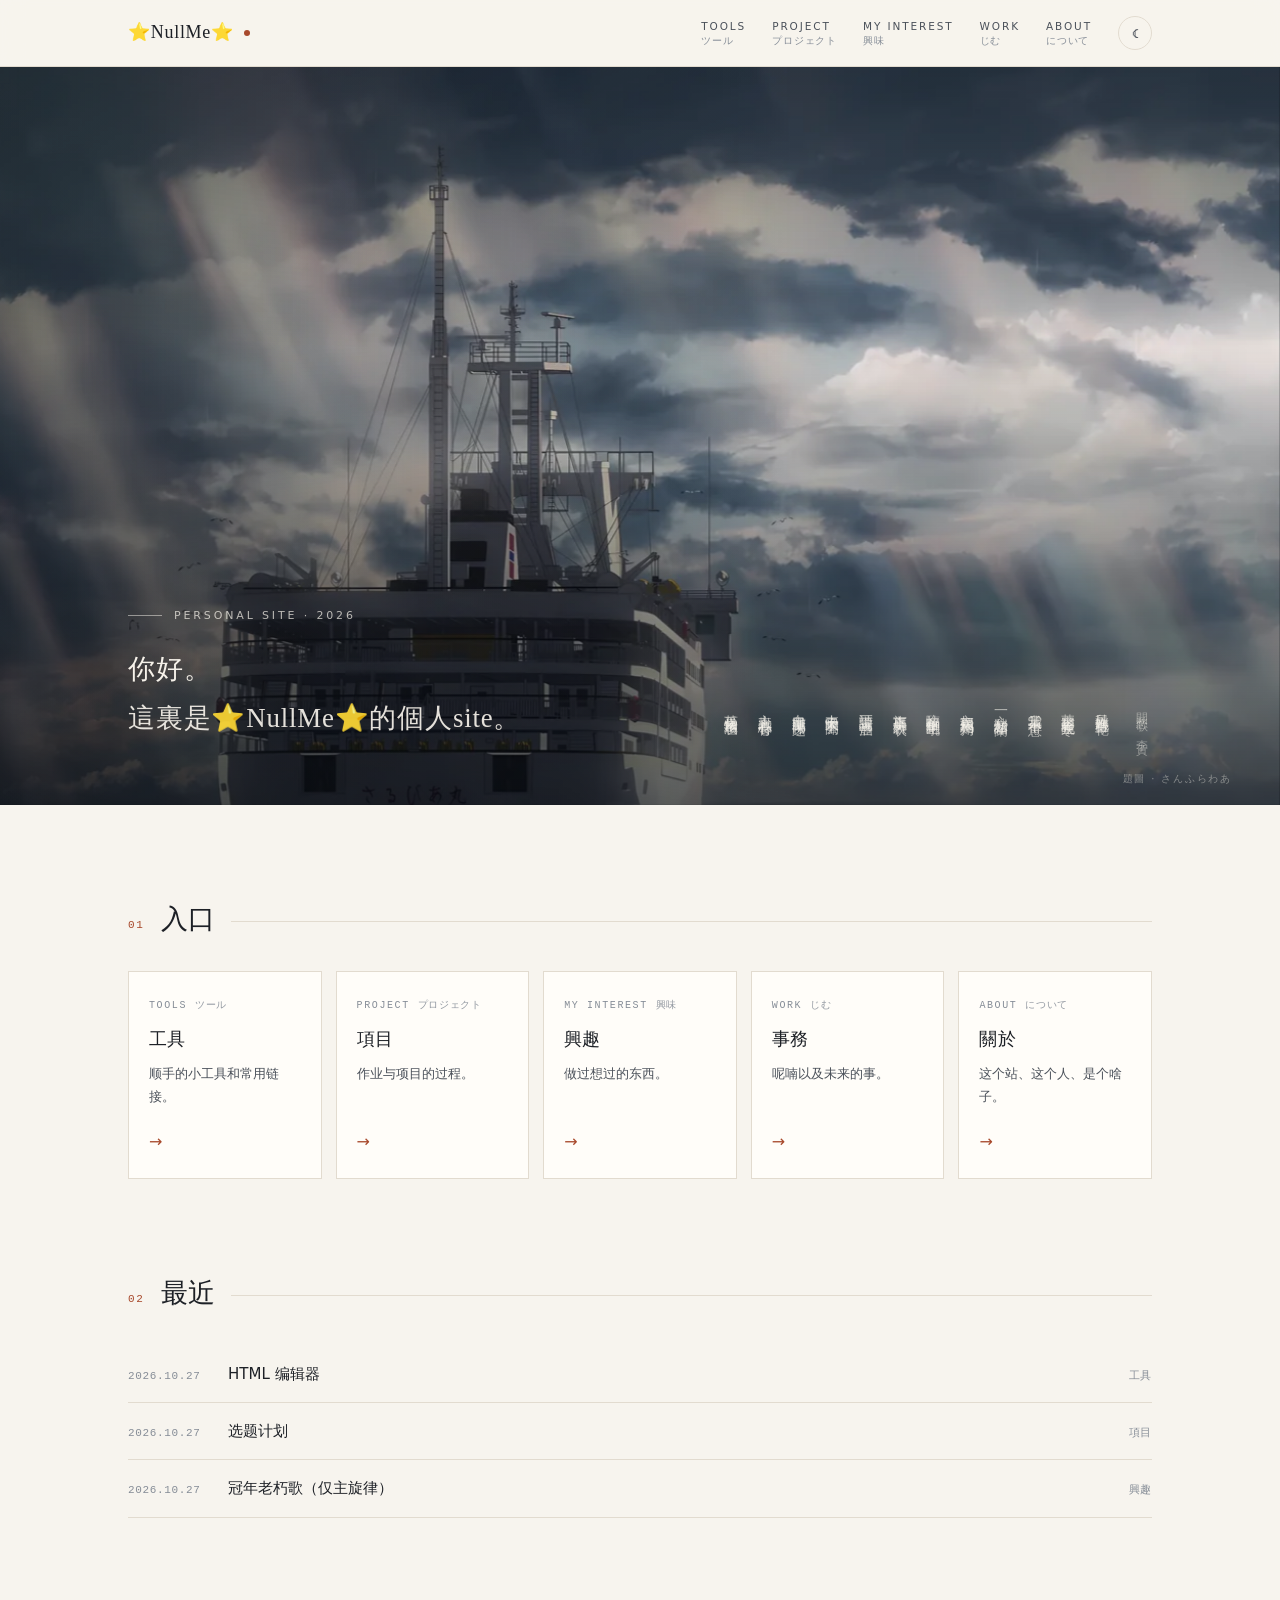
==== index.html @ c1cf2db2 "Add files via upload" ====
<!doctype html>
<html lang="zh-CN">
<head>
  <meta charset="utf-8">
  <meta name="viewport" content="width=device-width, initial-scale=1">
  <title>⭐NullMe⭐</title>
  <meta name="description" content="秋風吹地百草乾，華容碧影生晚寒。">
  <meta property="og:title" content="⭐NullMe⭐">
  <meta property="og:description" content="秋風吹地百草乾，華容碧影生晚寒。">
  <link rel="icon" href="assets/favicon.svg" type="image/svg+xml">
  <link rel="stylesheet" href="assets/style.css">
  <script>
    (function () {
      try {
        var t = localStorage.getItem('theme');
        if (!t) t = matchMedia('(prefers-color-scheme: dark)').matches ? 'dark' : 'light';
        document.documentElement.setAttribute('data-theme', t);
      } catch (e) {}
      document.documentElement.classList.add('js');
    })();
  </script>
</head>
<body>
  <a class="sr-only" href="#main">跳到正文</a>
  <header class="nav">
    <div class="wrap nav-inner">
      <a class="brand" href="index.html">⭐NullMe⭐<span class="brand-dot"></span></a>
      <nav class="nav-links">
        <a href="tools/"><span class="nav-en">TOOLS</span><span class="nav-jp">ツール</span></a>
        <a href="project/"><span class="nav-en">PROJECT</span><span class="nav-jp">プロジェクト</span></a>
        <a href="myinterest/"><span class="nav-en">MY INTEREST</span><span class="nav-jp">興味</span></a>
        <a href="work/"><span class="nav-en">WORK</span><span class="nav-jp">じむ</span></a>
        <a href="about.html"><span class="nav-en">ABOUT</span><span class="nav-jp">について</span></a>
        <button class="theme-toggle" type="button" data-theme-toggle aria-label="切换深浅色">
          <span class="icon-sun" aria-hidden="true">☀</span><span class="icon-moon" aria-hidden="true">☾</span>
        </button>
      </nav>
    </div>
  </header>
  <main id="main">

<section class="hero">
  <div class="hero-media">
    <img src="assets/img/hero-1920.webp"
         srcset="assets/img/hero-768.webp 768w, assets/img/hero-1280.webp 1280w, assets/img/hero-1920.webp 1920w"
         sizes="100vw" alt="" width="1920" height="1082" fetchpriority="high">
  </div>
  <div class="hero-inner">
    <div class="hero-main">
      <p class="eyebrow">Personal site · 2026</p>
      <h1 class="hero-title hero-greeting">
        <span>你好。</span>
        <span>這裏是⭐NullMe⭐的個人site。</span>
      </h1>
    </div>
    <aside class="hero-poem" aria-label="李賀《開愁歌》">
    <p class="poem-sign">開愁歌　李賀</p>
    <p>秋風吹地百草乾</p>
    <p>華容碧影生晚寒</p>
    <p>我當二十不得意</p>
    <p>一心愁謝如枯蘭</p>
    <p>衣如飛鶉馬如狗</p>
    <p>臨岐擊劍生銅吼</p>
    <p>旗亭下馬解秋衣</p>
    <p>請貰宜陽一壺酒</p>
    <p>壺中喚天雲不開</p>
    <p>白晝萬里閑淒迷</p>
    <p>主人勸我養心骨</p>
    <p>莫受俗物相填豗</p>
  </aside>
  </div>
  <p class="hero-caption">題圖 · さんふらわあ</p>
</section>

<div class="wrap">
  <section class="section">
    <div class="section-head reveal">
      <span class="section-num">01</span>
      <h2>入口</h2>
      <span class="section-rule"></span>
    </div>
    <div class="entry-grid">
      <a class="entry-card reveal" href="tools/">
        <span class="num">TOOLS<i>ツール</i></span>
        <h3>工具</h3>
        <p>顺手的小工具和常用链接。</p>
        <span class="arrow">→</span>
      </a>
      <a class="entry-card reveal" href="project/">
        <span class="num">PROJECT<i>プロジェクト</i></span>
        <h3>項目</h3>
        <p>作业与项目的过程。</p>
        <span class="arrow">→</span>
      </a>
      <a class="entry-card reveal" href="myinterest/">
        <span class="num">MY INTEREST<i>興味</i></span>
        <h3>興趣</h3>
        <p>做过想过的东西。</p>
        <span class="arrow">→</span>
      </a>
      <a class="entry-card reveal" href="work/">
        <span class="num">WORK<i>じむ</i></span>
        <h3>事務</h3>
        <p>呢喃以及未来的事。</p>
        <span class="arrow">→</span>
      </a>
      <a class="entry-card reveal" href="about.html">
        <span class="num">ABOUT<i>について</i></span>
        <h3>關於</h3>
        <p>这个站、这个人、是个啥子。</p>
        <span class="arrow">→</span>
      </a>
    </div>
  </section>

  <section class="section">
    <div class="section-head reveal">
      <span class="section-num">02</span>
      <h2>最近</h2>
      <span class="section-rule"></span>
    </div>
    <div class="recent">
      <div class="reveal">
        <a class="row" href="/tools/rich-editor.html" target="_blank" rel="noopener">
        <time>2026.10.27</time>
        <span class="row-title">HTML 编辑器</span>
        <span class="row-tag">工具</span>
      </a>
<a class="row" href="project/zhongguo-zhizhi-topic-plan/">
        <time>2026.10.27</time>
        <span class="row-title">选题计划</span>
        <span class="row-tag">項目</span>
      </a>
<a class="row" href="myinterest/laoxiu/">
        <time>2026.10.27</time>
        <span class="row-title">冠年老朽歌（仅主旋律）</span>
        <span class="row-tag">興趣</span>
      </a>
      </div>
    </div>
  </section>
</div>

  </main>
  <script src="assets/app.js" defer></script>
</body>
</html>
---- assets/style.css ----
/* ============================================================
   设计变量 —— 想改配色只改这里
   ============================================================ */
:root {
  --paper: #f7f4ee;
  --paper-elev: #fffdf9;
  --ink: #1d2026;
  --ink-2: #4b515a;
  --ink-3: #868d97;
  --line: #e2dbcf;
  --line-strong: #cdc4b4;
  --accent: #a8492c;
  --accent-ink: #8c3a22;
  --accent-soft: #f2e4dc;
  --code-bg: #20242c;
  --nav-bg: rgba(247, 244, 238, 0.8);
  --shadow: 0 18px 40px -28px rgba(29, 32, 38, 0.55);

  --serif: "Noto Serif SC", "Source Han Serif SC", "Songti SC", "STSong", "SimSun", Georgia, serif;
  --sans: -apple-system, BlinkMacSystemFont, "PingFang SC", "Microsoft YaHei", "Segoe UI", Roboto, system-ui, sans-serif;
  --mono: ui-monospace, SFMono-Regular, "JetBrains Mono", Consolas, "Courier New", monospace;

  --w: 1120px;
  --pad: clamp(20px, 4vw, 48px);
}

:root[data-theme="dark"] {
  --paper: #13161b;
  --paper-elev: #1a1e25;
  --ink: #eae6de;
  --ink-2: #b9b5ac;
  --ink-3: #837f77;
  --line: #2a2f37;
  --line-strong: #3a4048;
  --accent: #dd8f66;
  --accent-ink: #eda87f;
  --accent-soft: #2a2019;
  --code-bg: #0e1115;
  --nav-bg: rgba(19, 22, 27, 0.8);
  --shadow: 0 18px 40px -26px rgba(0, 0, 0, 0.9);
}

/* ============================================================
   基础
   ============================================================ */
*,
*::before,
*::after { box-sizing: border-box; }

html {
  -webkit-text-size-adjust: 100%;
  scroll-behavior: smooth;
  scroll-padding-top: 96px;
}

body {
  margin: 0;
  background: var(--paper);
  color: var(--ink);
  font-family: var(--sans);
  font-size: 16px;
  line-height: 1.75;
  -webkit-font-smoothing: antialiased;
  text-rendering: optimizeLegibility;
  transition: background-color 0.4s ease, color 0.4s ease;
}

img { max-width: 100%; height: auto; display: block; }

a { color: inherit; text-decoration: none; }

h1, h2, h3, h4 {
  font-family: var(--serif);
  font-weight: 500;
  line-height: 1.35;
  letter-spacing: 0.01em;
  margin: 0;
}

p { margin: 0; }

::selection { background: var(--accent); color: #fff; }

:focus-visible {
  outline: 2px solid var(--accent);
  outline-offset: 3px;
}

.sr-only {
  position: absolute; width: 1px; height: 1px;
  padding: 0; margin: -1px; overflow: hidden;
  clip: rect(0 0 0 0); white-space: nowrap; border: 0;
}

.wrap {
  width: 100%;
  max-width: var(--w);
  margin: 0 auto;
  padding: 0 var(--pad);
}

/* 没有页脚了，正文底部留一段空白，别让内容贴到窗口边上 */
main {
  padding-bottom: clamp(56px, 8vw, 110px);
}

/* ============================================================
   导航
   ============================================================ */
.nav {
  position: sticky;
  top: 0;
  z-index: 50;
  backdrop-filter: saturate(150%) blur(12px);
  -webkit-backdrop-filter: saturate(150%) blur(12px);
  background: var(--nav-bg);
  border-bottom: 1px solid var(--line);
}

.nav-inner {
  display: flex;
  align-items: center;
  justify-content: space-between;
  gap: 24px;
  height: 66px;
}

.brand {
  display: flex;
  align-items: baseline;
  gap: 10px;
  font-family: var(--serif);
  font-size: 18px;
  letter-spacing: 0.04em;
}

.brand-dot {
  width: 6px; height: 6px;
  border-radius: 50%;
  background: var(--accent);
  display: inline-block;
  transform: translateY(-2px);
}

.nav-links {
  display: flex;
  align-items: center;
  gap: 26px;
  font-size: 13px;
  letter-spacing: 0.08em;
  color: var(--ink-2);
}

.nav-links a {
  position: relative;
  display: flex;
  flex-direction: column;
  gap: 1px;
  padding: 5px 0;
  transition: color 0.25s ease;
}

.nav-en {
  font-size: 10.5px;
  letter-spacing: 0.18em;
  line-height: 1.35;
  color: var(--ink-2);
  transition: color 0.25s ease;
}

.nav-jp {
  font-family: var(--serif);
  font-size: 10px;
  letter-spacing: 0.08em;
  line-height: 1.35;
  color: var(--ink-3);
}

.nav-links a::after {
  content: "";
  position: absolute;
  left: 0; right: 0; bottom: 0;
  height: 1px;
  background: var(--accent);
  transform: scaleX(0);
  transform-origin: left;
  transition: transform 0.3s cubic-bezier(0.2, 0.7, 0.2, 1);
}

.nav-links a:hover { color: var(--ink); }
.nav-links a:hover .nav-en,
.nav-links a.is-active .nav-en { color: var(--ink); }
.nav-links a:hover::after,
.nav-links a.is-active::after { transform: scaleX(1); }
.nav-links a.is-active { color: var(--ink); }

.theme-toggle {
  appearance: none;
  border: 1px solid var(--line);
  background: transparent;
  color: var(--ink-2);
  width: 34px; height: 34px;
  border-radius: 50%;
  cursor: pointer;
  display: grid;
  place-items: center;
  font-size: 14px;
  line-height: 1;
  transition: border-color 0.25s ease, color 0.25s ease, transform 0.25s ease;
}

.theme-toggle:hover {
  border-color: var(--line-strong);
  color: var(--ink);
  transform: rotate(12deg);
}

[data-theme="light"] .icon-sun { display: none; }
[data-theme="dark"] .icon-moon { display: none; }

.toc li.lv3 { padding-left: 12px; }

/* ============================================================
   首屏
   ============================================================ */
.hero {
  position: relative;
  min-height: min(82vh, 760px);
  display: flex;
  align-items: flex-end;
  overflow: hidden;
  isolation: isolate;
  background: #0f1319;
}

.hero-media {
  position: absolute;
  inset: 0;
  z-index: -2;
}

.hero-media img {
  width: 100%;
  height: 100%;
  object-fit: cover;
  object-position: 50% 42%;
  transform: scale(1.02);
  animation: heroZoom 18s ease-out forwards;
}

.hero::after {
  content: "";
  position: absolute;
  inset: 0;
  z-index: -1;
  background:
    linear-gradient(180deg, rgba(10, 14, 20, 0.34) 0%, rgba(10, 14, 20, 0.08) 38%, rgba(10, 14, 20, 0.66) 100%),
    linear-gradient(90deg, rgba(10, 14, 20, 0.42) 0%, rgba(10, 14, 20, 0) 62%);
}

.hero-inner {
  width: 100%;
  max-width: var(--w);
  margin: 0 auto;
  padding: 0 var(--pad) clamp(48px, 7vh, 88px);
  color: #f6f2ea;
  display: grid;
  grid-template-columns: minmax(0, 1fr) auto;
  align-items: end;
  gap: clamp(24px, 4vw, 64px);
}

.hero-main { max-width: 34em; }

/* 右側的詩 */
.hero-poem {
  writing-mode: vertical-rl;
  font-family: var(--serif);
  font-size: 14px;
  line-height: 1.86;
  letter-spacing: 0.1em;
  color: rgba(246, 242, 234, 0.62);
  max-height: 54vh;
  padding-left: 8px;
  margin-bottom: 4px;
}

.hero-poem p {
  margin: 0;
  padding-left: 0.55em;
}

.hero-poem .poem-sign {
  font-size: 11.5px;
  letter-spacing: 0.34em;
  color: rgba(246, 242, 234, 0.42);
  padding-left: 1.4em;
}

.eyebrow {
  font-size: 11px;
  letter-spacing: 0.26em;
  text-transform: uppercase;
  color: rgba(246, 242, 234, 0.72);
  display: flex;
  align-items: center;
  gap: 12px;
  margin-bottom: 22px;
}

.eyebrow::before {
  content: "";
  width: 34px; height: 1px;
  background: rgba(246, 242, 234, 0.5);
}

.hero-title {
  font-size: clamp(42px, 6.6vw, 82px);
  line-height: 1.08;
  letter-spacing: 0.02em;
  margin-bottom: 20px;
  text-wrap: balance;
}

/* 首屏問候式標題（兩行） */
.hero-greeting {
  font-size: clamp(19px, 2.1vw, 28px);
  line-height: 1.7;
  letter-spacing: 0.03em;
  font-weight: 500;
  margin-bottom: 0;
  max-width: 30em;
}

.hero-greeting span { display: block; }

.hero-greeting span + span {
  margin-top: 0.12em;
  color: rgba(246, 242, 234, 0.92);
}

.hero-lead {
  font-size: clamp(15px, 1.5vw, 17px);
  line-height: 1.95;
  max-width: 30em;
  text-wrap: balance;
  color: rgba(246, 242, 234, 0.84);
  margin-bottom: 34px;
}

.hero-actions {
  display: flex;
  flex-wrap: wrap;
  gap: 12px;
}

.btn {
  display: inline-flex;
  align-items: center;
  gap: 8px;
  padding: 11px 22px;
  font-size: 13px;
  letter-spacing: 0.08em;
  border: 1px solid rgba(246, 242, 234, 0.42);
  color: #f6f2ea;
  border-radius: 1px;
  transition: background 0.25s ease, border-color 0.25s ease, color 0.25s ease, transform 0.25s ease;
}

.btn:hover {
  background: rgba(246, 242, 234, 0.12);
  border-color: rgba(246, 242, 234, 0.8);
  transform: translateY(-1px);
}

.btn-solid {
  background: #f6f2ea;
  color: #1a1d23;
  border-color: #f6f2ea;
}

.btn-solid:hover {
  background: #fff;
  color: #11141a;
}

.hero-caption {
  position: absolute;
  right: var(--pad);
  bottom: 18px;
  font-size: 10px;
  letter-spacing: 0.18em;
  color: rgba(246, 242, 234, 0.42);
  text-transform: uppercase;
}

@keyframes heroZoom {
  from { transform: scale(1.06); }
  to { transform: scale(1.0); }
}

/* ============================================================
   区块
   ============================================================ */
.section {
  padding: clamp(56px, 8vw, 96px) 0 0;
}

.section-head {
  display: flex;
  align-items: baseline;
  gap: 16px;
  margin-bottom: 34px;
}

.section-num {
  font-family: var(--mono);
  font-size: 11px;
  letter-spacing: 0.16em;
  color: var(--accent);
}

.section-head h2 {
  font-size: clamp(22px, 2.4vw, 27px);
}

.section-rule {
  flex: 1;
  height: 1px;
  background: var(--line);
  transform: translateY(-6px);
}

.section-more {
  font-size: 12px;
  letter-spacing: 0.1em;
  color: var(--ink-3);
  white-space: nowrap;
  transition: color 0.25s ease;
}

.section-more:hover { color: var(--accent); }

/* 入口卡片 */
.entry-grid {
  display: grid;
  grid-template-columns: repeat(5, 1fr);
  gap: 14px;
}

.entry-card {
  position: relative;
  display: flex;
  flex-direction: column;
  gap: 12px;
  padding: 24px 20px 22px;
  border: 1px solid var(--line);
  background: var(--paper-elev);
  min-height: 208px;
  transition: border-color 0.3s ease, transform 0.35s cubic-bezier(0.2, 0.7, 0.2, 1), box-shadow 0.35s ease;
}

.entry-card:hover {
  border-color: var(--accent);
  transform: translateY(-4px);
  box-shadow: var(--shadow);
}

.entry-card .num {
  display: flex;
  align-items: baseline;
  gap: 8px;
  flex-wrap: wrap;
  font-family: var(--mono);
  font-size: 10px;
  letter-spacing: 0.16em;
  color: var(--ink-3);
}

.entry-card .num i {
  font-style: normal;
  font-family: var(--serif);
  letter-spacing: 0.06em;
  opacity: 0.9;
}

.entry-card h3 {
  font-size: 18px;
}

.entry-card p {
  font-size: 12.5px;
  line-height: 1.8;
  color: var(--ink-2);
  flex: 1;
}

.entry-card .arrow {
  font-size: 16px;
  color: var(--accent);
  transition: transform 0.3s ease;
}

.entry-card:hover .arrow { transform: translateX(6px); }

/* 最新列表 */
.recent {
  display: grid;
  grid-template-columns: 1fr;
  gap: 0 56px;
}

.recent-col-title {
  font-size: 12px;
  letter-spacing: 0.16em;
  color: var(--ink-3);
  padding-bottom: 10px;
  border-bottom: 1px solid var(--line-strong);
  margin-bottom: 4px;
}

.row {
  display: grid;
  grid-template-columns: 84px minmax(0, 1fr) auto;
  align-items: baseline;
  gap: 16px;
  padding: 15px 0;
  border-bottom: 1px solid var(--line);
  transition: padding-left 0.3s ease;
}

.row:hover { padding-left: 6px; }

.row time {
  font-family: var(--mono);
  font-size: 11px;
  letter-spacing: 0.06em;
  color: var(--ink-3);
}

.row-title {
  font-size: 15px;
  color: var(--ink);
  overflow: hidden;
  text-overflow: ellipsis;
  white-space: nowrap;
}

.row:hover .row-title { color: var(--accent); }

.row-tag {
  font-size: 11px;
  color: var(--ink-3);
  letter-spacing: 0.06em;
  white-space: nowrap;
}

/* ============================================================
   列表页
   ============================================================ */
.page-head {
  padding: clamp(56px, 9vw, 104px) 0 clamp(28px, 4vw, 44px);
  border-bottom: 1px solid var(--line);
}

.page-kicker {
  font-size: 11px;
  letter-spacing: 0.26em;
  text-transform: uppercase;
  color: var(--accent);
  margin-bottom: 18px;
}

.page-head h1 {
  font-size: clamp(32px, 4.6vw, 52px);
  margin-bottom: 18px;
}

.page-intro {
  font-size: 15px;
  line-height: 1.95;
  color: var(--ink-2);
  max-width: 40em;
}

.empty-note {
  padding: 44px 0;
  font-size: 13.5px;
  color: var(--ink-3);
  border-bottom: 1px solid var(--line);
}

.recent-empty {
  padding: 26px 0;
  font-size: 13px;
  color: var(--ink-3);
  border-bottom: 1px solid var(--line);
}

.list { padding: 8px 0 0; }

/* 栏目下面的子类小标题，比如「项目」里的「中国之治」 */
.group-head {
  margin: 52px 0 0;
  padding-bottom: 12px;
  border-bottom: 1px solid var(--line);
  font-family: var(--serif);
  font-size: 19px;
  font-weight: 500;
  letter-spacing: 0.04em;
  color: var(--ink);
}

.group-head:first-child { margin-top: 12px; }

/* 文件 / 答题解锁的文档页：查看器铺满，别缩在一个小窗口里 */
.wrap-doc {
  max-width: 1280px;
  padding-bottom: clamp(40px, 6vw, 80px);
}

.doc-head {
  padding: 54px 0 20px;
  border-bottom: 1px solid var(--line);
  margin-bottom: 22px;
}

.doc-head h1 {
  font-family: var(--serif);
  font-size: clamp(26px, 3.2vw, 36px);
  line-height: 1.3;
  margin: 10px 0 12px;
}

.doc-head .post-lead { margin-bottom: 12px; }
.doc-head .post-meta { margin-top: 4px; }

.doc-bar {
  display: flex;
  flex-wrap: wrap;
  gap: 10px;
  margin: 0 0 14px;
}

/* 查看器本体：宽、高都尽量撑开 */
.doc-viewer,
.doc object,
.doc iframe {
  display: block;
  width: 100%;
  height: min(84vh, 1040px);
  min-height: 420px;
  border: 1px solid var(--line);
  background: var(--paper-elev);
}

.doc-fallback {
  margin: 0;
  padding: 40px 32px;
  font-size: 13px;
  color: var(--ink-3);
}

.doc-actions { margin: 16px 0 14px; }

.doc-hint {
  margin: 10px 0 0;
  font-size: 12px;
  color: var(--ink-3);
}

.doc-link {
  display: inline-flex;
  align-items: center;
  gap: 8px;
  padding: 10px 18px;
  border: 1px solid var(--line);
  font-size: 12.5px;
  letter-spacing: 0.06em;
  color: var(--ink-2);
  transition: border-color 0.22s ease, color 0.22s ease;
}

.doc-link:hover { border-color: var(--accent); color: var(--accent); }

/* 答题解锁 */
.gate {
  margin: 40px auto 0;
  padding: 30px 32px;
  border: 1px solid var(--line);
  background: var(--paper-elev);
  max-width: 560px;
}

.gate-out { margin-top: 6px; }

.gate-label {
  font-family: var(--mono);
  font-size: 10.5px;
  letter-spacing: 0.16em;
  text-transform: uppercase;
  color: var(--accent);
  margin-bottom: 14px;
}

.gate-q {
  font-family: var(--serif);
  font-size: 19px;
  color: var(--ink);
  margin-bottom: 20px;
}

.gate-form {
  display: flex;
  gap: 10px;
  max-width: 380px;
}

.gate-input {
  flex: 1 1 auto;
  min-width: 0;
  padding: 10px 14px;
  border: 1px solid var(--line);
  background: var(--paper);
  color: var(--ink);
  font-family: var(--sans);
  font-size: 14px;
  letter-spacing: 0.06em;
}

.gate-input:focus {
  outline: none;
  border-color: var(--accent);
}

.gate-btn {
  flex: 0 0 auto;
  padding: 10px 22px;
  border: 1px solid var(--ink);
  background: var(--ink);
  color: var(--paper);
  font-family: var(--sans);
  font-size: 13px;
  letter-spacing: 0.08em;
  cursor: pointer;
  transition: opacity 0.22s ease;
}

.gate-btn:hover { opacity: 0.82; }

.gate-msg {
  margin: 14px 0 0;
  min-height: 1.4em;
  font-size: 12.5px;
  color: var(--ink-3);
  letter-spacing: 0.04em;
}

.gate-msg.is-error { color: var(--accent); }

.gate-frame {
  display: block;
  width: 100%;
  height: min(84vh, 1040px);
  min-height: 420px;
  border: 1px solid var(--line);
  background: var(--paper-elev);
}

.item {
  display: grid;
  grid-template-columns: 96px minmax(0, 1fr) 180px;
  gap: 28px;
  padding: 30px 0;
  border-bottom: 1px solid var(--line);
  transition: background 0.3s ease;
}

.item:hover { background: var(--paper-elev); }

.item-meta {
  font-family: var(--mono);
  font-size: 11px;
  letter-spacing: 0.08em;
  color: var(--ink-3);
  padding-top: 5px;
}

.item h3 {
  font-size: 22px;
  margin-bottom: 8px;
  transition: color 0.25s ease;
}

.item:hover h3 { color: var(--accent); }

.item p {
  font-size: 13.5px;
  line-height: 1.9;
  color: var(--ink-2);
  max-width: 44em;
}

.item-side {
  text-align: right;
  font-size: 11.5px;
  color: var(--ink-3);
  padding-top: 5px;
  letter-spacing: 0.04em;
}

.status {
  display: inline-block;
  padding: 2px 9px;
  border: 1px solid var(--line-strong);
  font-size: 10.5px;
  letter-spacing: 0.1em;
  color: var(--ink-2);
  margin-bottom: 10px;
}

.status[data-status="进行中"] { border-color: var(--accent); color: var(--accent); }
.status[data-status="已完成"] { border-color: var(--line-strong); color: var(--ink-3); }

.tags {
  display: flex;
  flex-wrap: wrap;
  gap: 6px;
  margin-top: 12px;
}

.tag {
  font-size: 10.5px;
  letter-spacing: 0.08em;
  color: var(--ink-3);
  padding: 2px 8px;
  background: var(--accent-soft);
}

/* ============================================================
   文章页
   ============================================================ */
.post-layout {
  display: grid;
  grid-template-columns: minmax(0, 1fr) 200px;
  gap: clamp(32px, 6vw, 80px);
  padding: clamp(40px, 7vw, 72px) 0 clamp(56px, 8vw, 96px);
  align-items: start;
}

.post-head {
  padding-bottom: 28px;
  border-bottom: 1px solid var(--line);
  margin-bottom: 36px;
}

.post-kicker {
  font-size: 11px;
  letter-spacing: 0.2em;
  color: var(--accent);
  text-transform: uppercase;
  margin-bottom: 16px;
}

.post-head h1 {
  font-size: clamp(28px, 4vw, 44px);
  line-height: 1.3;
  margin-bottom: 18px;
  text-wrap: balance;
}

.post-lead {
  font-size: 15.5px;
  line-height: 1.95;
  color: var(--ink-2);
  max-width: 40em;
  margin-bottom: 22px;
}

.post-meta {
  display: flex;
  flex-wrap: wrap;
  gap: 8px 20px;
  list-style: none;
  padding: 0;
  margin: 0;
  font-size: 12px;
  color: var(--ink-3);
  letter-spacing: 0.04em;
}

.post-meta li { display: flex; gap: 6px; }
.post-meta b { font-weight: 400; color: var(--ink-2); }

/* 目录 */
.toc {
  position: sticky;
  top: 96px;
  font-size: 12px;
  line-height: 1.9;
  border-left: 1px solid var(--line);
  padding-left: 20px;
}

.toc-title {
  font-size: 10.5px;
  letter-spacing: 0.2em;
  color: var(--ink-3);
  text-transform: uppercase;
  margin-bottom: 12px;
}

.toc ol { list-style: none; margin: 0; padding: 0; }
.toc ol ol { padding-left: 12px; }
.toc a { color: var(--ink-2); transition: color 0.2s ease; }
.toc a:hover, .toc a.is-active { color: var(--accent); }

/* 正文排版 */
.prose {
  font-size: 16.5px;
  line-height: 1.95;
  color: var(--ink);
  max-width: 42em;
}

.prose > * + * { margin-top: 1.15em; }

.prose h2 {
  font-size: 23px;
  margin-top: 2.4em;
  padding-top: 0.1em;
}

.prose h2::before {
  content: "";
  display: block;
  width: 28px;
  height: 2px;
  background: var(--accent);
  margin-bottom: 18px;
}

.prose h3 {
  font-size: 18.5px;
  margin-top: 1.9em;
}

.prose p { color: var(--ink); }

.prose a {
  color: var(--accent-ink);
  border-bottom: 1px solid var(--line-strong);
  transition: background 0.2s ease;
}

.prose a:hover { background: var(--accent-soft); }

.prose ul, .prose ol { padding-left: 1.3em; }
.prose li + li { margin-top: 0.4em; }
.prose li::marker { color: var(--ink-3); }

.prose blockquote {
  margin: 1.8em 0;
  padding: 4px 0 4px 22px;
  border-left: 2px solid var(--accent);
  color: var(--ink-2);
  font-family: var(--serif);
  font-size: 17px;
}

.prose blockquote p + p { margin-top: 0.8em; }

.prose hr {
  border: 0;
  height: 1px;
  background: var(--line);
  margin: 2.6em 0;
}

.prose code {
  font-family: var(--mono);
  font-size: 0.86em;
  padding: 0.15em 0.42em;
  background: var(--accent-soft);
  color: var(--accent-ink);
}

.prose pre {
  background: var(--code-bg);
  color: #d8dee9;
  padding: 20px 22px;
  overflow-x: auto;
  border-radius: 2px;
  font-size: 13px;
  line-height: 1.75;
  margin: 1.7em 0;
}

.prose pre code {
  background: none;
  color: inherit;
  padding: 0;
  font-size: inherit;
}

.prose img {
  border: 1px solid var(--line);
  margin: 1.8em 0;
}

.prose table {
  width: 100%;
  border-collapse: collapse;
  font-size: 14px;
  margin: 1.6em 0;
}

.prose th, .prose td {
  text-align: left;
  padding: 10px 12px;
  border-bottom: 1px solid var(--line);
}

.prose th {
  font-weight: 500;
  color: var(--ink-2);
  border-bottom: 1px solid var(--line-strong);
}

/* 上一篇 / 下一篇 */
.post-nav {
  display: grid;
  grid-template-columns: 1fr 1fr;
  gap: 18px;
  margin-top: 64px;
  padding-top: 26px;
  border-top: 1px solid var(--line);
}

.post-nav a {
  display: flex;
  flex-direction: column;
  gap: 8px;
  padding: 18px 20px;
  border: 1px solid var(--line);
  transition: border-color 0.25s ease, transform 0.25s ease;
}

.post-nav a:hover { border-color: var(--accent); transform: translateY(-2px); }
.post-nav a.next { text-align: right; }
.post-nav span { font-size: 10.5px; letter-spacing: 0.16em; color: var(--ink-3); }
.post-nav strong { font-weight: 500; font-size: 14px; font-family: var(--serif); }

.post-nav-cell {
  display: flex;
  flex-direction: column;
  gap: 8px;
  padding: 18px 20px;
  border: 1px solid var(--line);
  transition: border-color 0.25s ease, transform 0.25s ease;
}

a.post-nav-cell:hover { border-color: var(--accent); transform: translateY(-2px); }
.post-nav-cell.is-empty { border-color: transparent; }
.post-nav-cell b { font-weight: 500; font-size: 14px; font-family: var(--serif); color: var(--ink); }

/* ============================================================
   关于页
   ============================================================ */
.about-grid {
  display: grid;
  grid-template-columns: minmax(0, 1fr) 260px;
  gap: clamp(32px, 6vw, 80px);
  padding: clamp(40px, 7vw, 72px) 0 96px;
  align-items: start;
}

.about-side {
  border-left: 1px solid var(--line);
  padding-left: 24px;
  font-size: 12.5px;
  line-height: 2;
  color: var(--ink-2);
}

.about-side h3 {
  font-size: 11px;
  letter-spacing: 0.2em;
  color: var(--ink-3);
  margin-bottom: 12px;
  font-family: var(--sans);
  font-weight: 400;
  text-transform: uppercase;
}

.about-side a { color: var(--ink); border-bottom: 1px solid var(--line-strong); }
.about-side a:hover { color: var(--accent); }

/* ============================================================
   页脚
   ============================================================ */
.footer {
  margin-top: clamp(72px, 10vw, 130px);
  border-top: 1px solid var(--line);
  padding: 48px 0 40px;
}

.footer-grid {
  display: grid;
  grid-template-columns: 1.4fr 1fr 1fr;
  gap: 32px;
  font-size: 12.5px;
  line-height: 2;
  color: var(--ink-3);
}

.footer h4 {
  font-family: var(--sans);
  font-size: 10.5px;
  font-weight: 400;
  letter-spacing: 0.2em;
  color: var(--ink-3);
  text-transform: uppercase;
  margin-bottom: 10px;
}

.footer a { color: var(--ink-2); transition: color 0.2s ease; }
.footer a:hover { color: var(--accent); }

.footer-brand {
  font-family: var(--serif);
  font-size: 17px;
  color: var(--ink);
  margin-bottom: 6px;
}

.footer-note {
  margin-top: 36px;
  padding-top: 18px;
  border-top: 1px solid var(--line);
  display: flex;
  flex-wrap: wrap;
  justify-content: space-between;
  gap: 10px;
  font-size: 11px;
  letter-spacing: 0.05em;
  color: var(--ink-3);
}

/* ============================================================
   404
   ============================================================ */
.notfound {
  min-height: 62vh;
  display: grid;
  place-items: center;
  text-align: center;
  padding: 80px var(--pad);
}

.notfound-code {
  font-family: var(--serif);
  font-size: clamp(72px, 14vw, 150px);
  line-height: 1;
  color: var(--line-strong);
  margin-bottom: 18px;
}

.notfound h1 { font-size: 26px; margin-bottom: 14px; }
.notfound p { color: var(--ink-2); font-size: 14px; margin-bottom: 26px; }

.notfound-actions {
  display: flex;
  gap: 12px;
  justify-content: center;
  flex-wrap: wrap;
  margin-bottom: 0 !important;
}

.link-back {
  font-size: 13px;
  letter-spacing: 0.1em;
  color: var(--accent);
  border-bottom: 1px solid var(--accent);
  padding-bottom: 2px;
}

/* ============================================================
   入场动效
   ============================================================ */
.js .reveal {
  opacity: 0;
  transform: translateY(14px);
  transition: opacity 0.8s cubic-bezier(0.2, 0.7, 0.2, 1), transform 0.8s cubic-bezier(0.2, 0.7, 0.2, 1);
}

.js .reveal.in {
  opacity: 1;
  transform: none;
}

@media (prefers-reduced-motion: reduce) {
  html { scroll-behavior: auto; }
  .hero-media img { animation: none; }
  .js .reveal { opacity: 1; transform: none; transition: none; }
  * { transition-duration: 0.01ms !important; }
}

/* ============================================================
   响应式
   ============================================================ */
@media (max-width: 1100px) {
  .entry-grid { grid-template-columns: repeat(3, 1fr); }
}

@media (max-width: 900px) {
  .entry-grid { grid-template-columns: repeat(2, 1fr); gap: 12px; }
  .entry-card { min-height: 0; padding: 22px; }
  .recent { grid-template-columns: 1fr; gap: 32px; }
  .hero-inner { grid-template-columns: 1fr; }
  .hero-poem {
    writing-mode: horizontal-tb;
    column-count: 2;
    column-gap: 32px;
    font-size: 11.5px;
    line-height: 2.05;
    letter-spacing: 0.1em;
    max-height: none;
    margin-top: 30px;
    opacity: 0.75;
  }
  .hero-poem p { padding-left: 0; }
  .hero-poem .poem-sign {
    column-span: all;
    padding-left: 0;
    margin-bottom: 10px;
  }
  .post-layout { grid-template-columns: 1fr; }
  .toc { position: static; border-left: 0; border-top: 1px solid var(--line); padding: 18px 0 0; margin-bottom: 8px; order: -1; }
  .about-side { border-left: 0; border-top: 1px solid var(--line); padding: 20px 0 0; }
  .item { grid-template-columns: 1fr; gap: 8px; }
  .item-side { text-align: left; }
  .footer-grid { grid-template-columns: 1fr 1fr; }
  .row { grid-template-columns: 74px minmax(0, 1fr); }
  .row-tag { display: none; }
}

@media (max-width: 720px) {
  .nav-inner {
    height: auto;
    flex-wrap: wrap;
    align-items: center;
    gap: 6px;
    padding-top: 10px;
    padding-bottom: 10px;
  }
  .nav-brand { font-size: 16px; }
  .nav-links {
    width: 100%;
    justify-content: space-between;
    gap: 10px;
  }
  .nav-links a { padding: 2px 0; white-space: nowrap; }
  .nav-en { font-size: 9.5px; letter-spacing: 0.06em; }
  .nav-jp { font-size: 8.5px; letter-spacing: 0.02em; }
  .theme-toggle { flex: 0 0 auto; }
}

@media (max-width: 640px) {
  .entry-grid { grid-template-columns: 1fr; }
  .hero { min-height: 78vh; }
  .hero-caption { display: none; }
  .post-nav { grid-template-columns: 1fr; }
  .footer-grid { grid-template-columns: 1fr; }
}
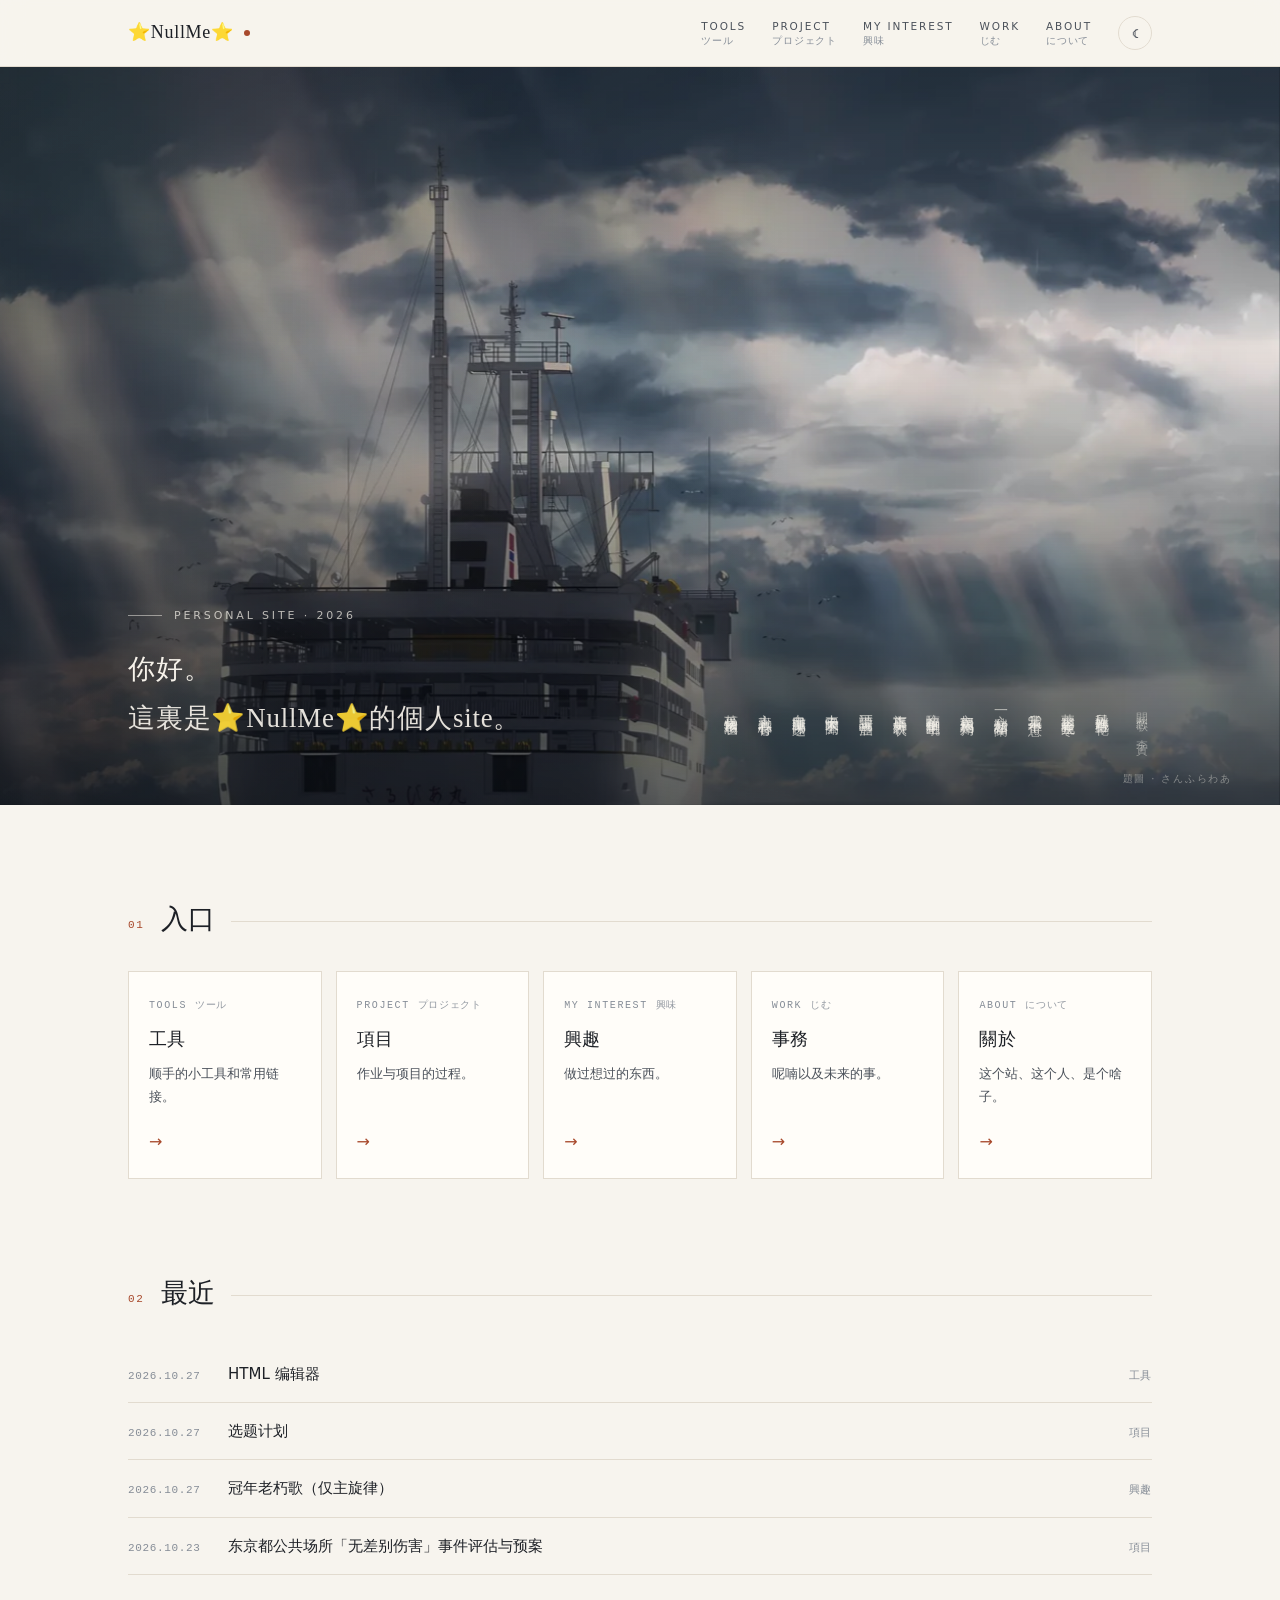
==== commit 55d528ad: "10.26renew" ====
--- a/index.html
+++ b/index.html
@@ -136,6 +136,11 @@
         <span class="row-title">冠年老朽歌（仅主旋律）</span>
         <span class="row-tag">興趣</span>
       </a>
+<a class="row" href="project/tokyo-emergency-plan/">
+        <time>2026.10.23</time>
+        <span class="row-title">东京都公共场所「无差别伤害」事件评估与预案</span>
+        <span class="row-tag">項目</span>
+      </a>
       </div>
     </div>
   </section>
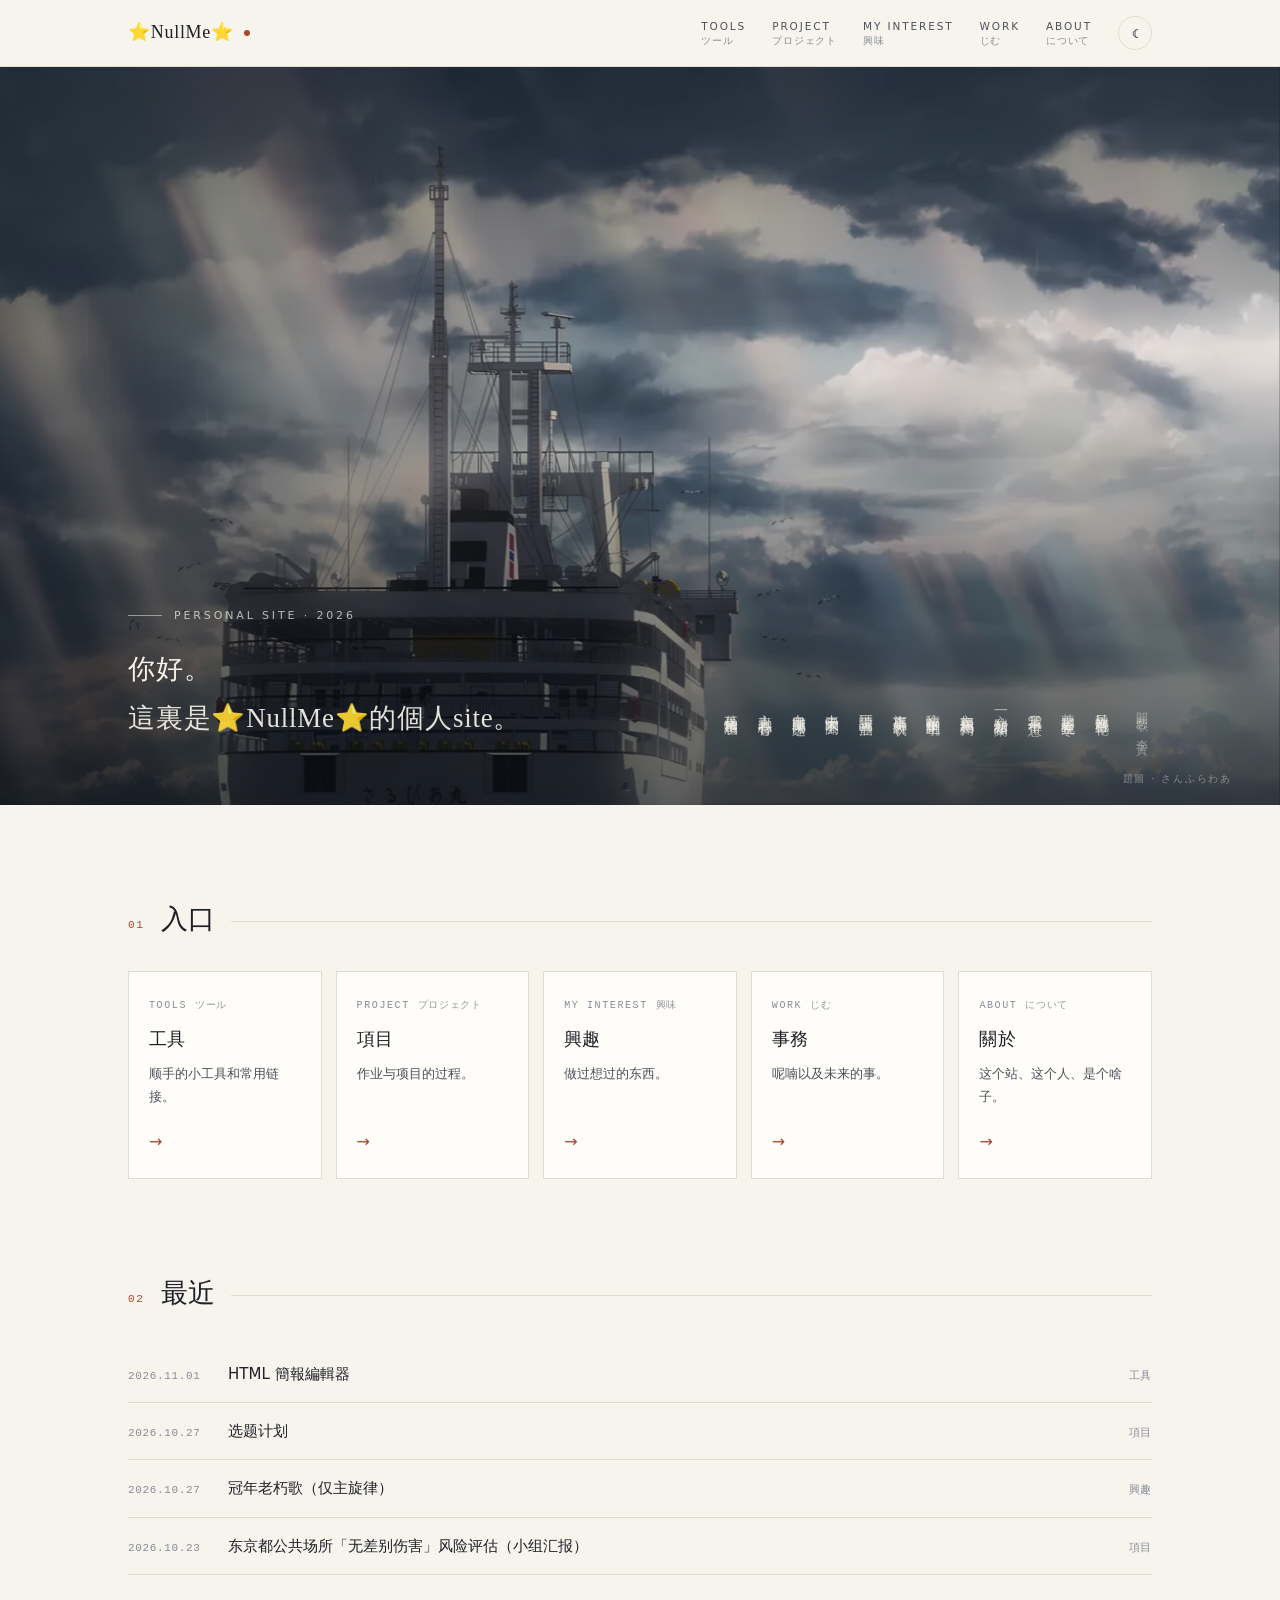
==== commit 25a149f5: "更新東京都預案分析，上線新的简報编辑器" ====
--- a/index.html
+++ b/index.html
@@ -8,7 +8,7 @@
   <meta property="og:title" content="⭐NullMe⭐">
   <meta property="og:description" content="秋風吹地百草乾，華容碧影生晚寒。">
   <link rel="icon" href="assets/favicon.svg" type="image/svg+xml">
-  <link rel="stylesheet" href="assets/style.css">
+  <link rel="stylesheet" href="assets/style.css?v=5a59a6e4">
   <script>
     (function () {
       try {
@@ -121,9 +121,9 @@
     </div>
     <div class="recent">
       <div class="reveal">
-        <a class="row" href="/tools/rich-editor.html" target="_blank" rel="noopener">
-        <time>2026.10.27</time>
-        <span class="row-title">HTML 编辑器</span>
+        <a class="row" href="/tools/deck-editor.html" target="_blank" rel="noopener">
+        <time>2026.11.01</time>
+        <span class="row-title">HTML 簡報編輯器</span>
         <span class="row-tag">工具</span>
       </a>
 <a class="row" href="project/zhongguo-zhizhi-topic-plan/">
@@ -136,9 +136,9 @@
         <span class="row-title">冠年老朽歌（仅主旋律）</span>
         <span class="row-tag">興趣</span>
       </a>
-<a class="row" href="project/tokyo-emergency-plan/">
+<a class="row" href="/project/emergency-tokyo/" target="_blank" rel="noopener">
         <time>2026.10.23</time>
-        <span class="row-title">东京都公共场所「无差别伤害」事件评估与预案</span>
+        <span class="row-title">东京都公共场所「无差别伤害」风险评估（小组汇报）</span>
         <span class="row-tag">項目</span>
       </a>
       </div>
@@ -147,6 +147,6 @@
 </div>
 
   </main>
-  <script src="assets/app.js" defer></script>
+  <script src="assets/app.js?v=eeaba5bd" defer></script>
 </body>
 </html>
--- a/assets/style.css
+++ b/assets/style.css
@@ -900,7 +900,19 @@
   line-height: 1.9;
   border-left: 1px solid var(--line);
   padding-left: 20px;
-}
+  /* 目录比屏幕高时自己滚动，不必等正文滚到底 */
+  max-height: calc(100vh - 132px);
+  overflow-y: auto;
+  overscroll-behavior: contain;
+  padding-right: 8px;
+  scrollbar-width: thin;
+  scrollbar-color: var(--line) transparent;
+}
+
+.toc::-webkit-scrollbar { width: 6px; }
+.toc::-webkit-scrollbar-track { background: transparent; }
+.toc::-webkit-scrollbar-thumb { background: var(--line); border-radius: 3px; }
+.toc::-webkit-scrollbar-thumb:hover { background: var(--ink-3); }
 
 .toc-title {
   font-size: 10.5px;
@@ -1026,43 +1038,6 @@
   color: var(--ink-2);
   border-bottom: 1px solid var(--line-strong);
 }
-
-/* 上一篇 / 下一篇 */
-.post-nav {
-  display: grid;
-  grid-template-columns: 1fr 1fr;
-  gap: 18px;
-  margin-top: 64px;
-  padding-top: 26px;
-  border-top: 1px solid var(--line);
-}
-
-.post-nav a {
-  display: flex;
-  flex-direction: column;
-  gap: 8px;
-  padding: 18px 20px;
-  border: 1px solid var(--line);
-  transition: border-color 0.25s ease, transform 0.25s ease;
-}
-
-.post-nav a:hover { border-color: var(--accent); transform: translateY(-2px); }
-.post-nav a.next { text-align: right; }
-.post-nav span { font-size: 10.5px; letter-spacing: 0.16em; color: var(--ink-3); }
-.post-nav strong { font-weight: 500; font-size: 14px; font-family: var(--serif); }
-
-.post-nav-cell {
-  display: flex;
-  flex-direction: column;
-  gap: 8px;
-  padding: 18px 20px;
-  border: 1px solid var(--line);
-  transition: border-color 0.25s ease, transform 0.25s ease;
-}
-
-a.post-nav-cell:hover { border-color: var(--accent); transform: translateY(-2px); }
-.post-nav-cell.is-empty { border-color: transparent; }
-.post-nav-cell b { font-weight: 500; font-size: 14px; font-family: var(--serif); color: var(--ink); }
 
 /* ============================================================
    关于页
@@ -1236,7 +1211,7 @@
     margin-bottom: 10px;
   }
   .post-layout { grid-template-columns: 1fr; }
-  .toc { position: static; border-left: 0; border-top: 1px solid var(--line); padding: 18px 0 0; margin-bottom: 8px; order: -1; }
+  .toc { position: static; max-height: none; overflow: visible; border-left: 0; border-top: 1px solid var(--line); padding: 18px 0 0; margin-bottom: 8px; order: -1; }
   .about-side { border-left: 0; border-top: 1px solid var(--line); padding: 20px 0 0; }
   .item { grid-template-columns: 1fr; gap: 8px; }
   .item-side { text-align: left; }
@@ -1270,6 +1245,5 @@
   .entry-grid { grid-template-columns: 1fr; }
   .hero { min-height: 78vh; }
   .hero-caption { display: none; }
-  .post-nav { grid-template-columns: 1fr; }
   .footer-grid { grid-template-columns: 1fr; }
 }
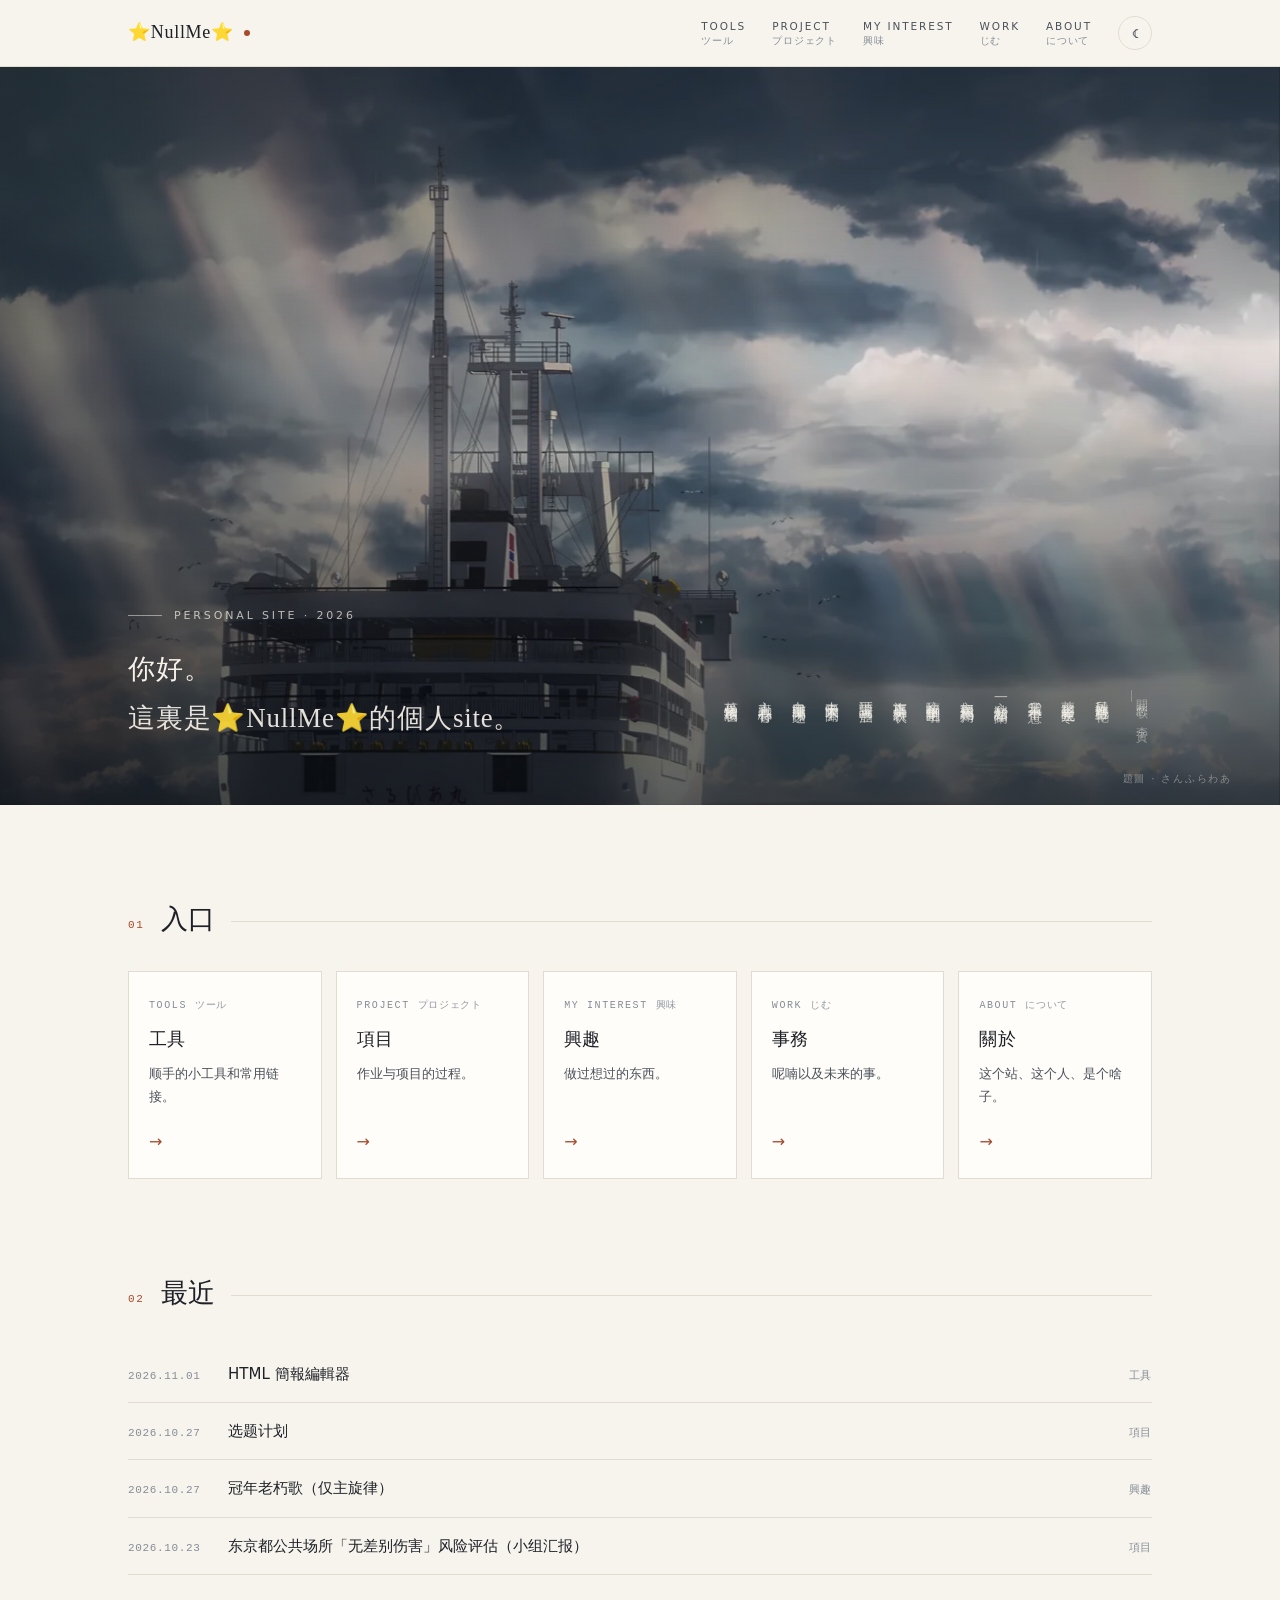
==== commit ecbbccf4: "測試" ====
--- a/index.html
+++ b/index.html
@@ -8,7 +8,7 @@
   <meta property="og:title" content="⭐NullMe⭐">
   <meta property="og:description" content="秋風吹地百草乾，華容碧影生晚寒。">
   <link rel="icon" href="assets/favicon.svg" type="image/svg+xml">
-  <link rel="stylesheet" href="assets/style.css?v=5a59a6e4">
+  <link rel="stylesheet" href="assets/style.css?v=042d6c4e">
   <script>
     (function () {
       try {
@@ -54,7 +54,7 @@
       </h1>
     </div>
     <aside class="hero-poem" aria-label="李賀《開愁歌》">
-    <p class="poem-sign">開愁歌　李賀</p>
+    <p class="poem-sign"><a class="poem-title" href="https://www.arteducation.com.tw/shiwenv_724b24b58dd1.html" target="_blank" rel="noopener noreferrer">開愁歌<span class="sr-only">，詩作鑑賞，另開新視窗</span></a>　李賀<span class="poem-hint" aria-hidden="true">鑑賞</span></p>
     <p>秋風吹地百草乾</p>
     <p>華容碧影生晚寒</p>
     <p>我當二十不得意</p>
--- a/assets/style.css
+++ b/assets/style.css
@@ -295,6 +295,38 @@
   letter-spacing: 0.34em;
   color: rgba(246, 242, 234, 0.42);
   padding-left: 1.4em;
+}
+
+/* 詩題可點：平時一條很淡的下劃線，滑過「開愁歌」時變赭紅並浮出「鑑賞」 */
+.poem-title {
+  color: inherit;
+  cursor: pointer;
+  text-decoration: underline;
+  text-decoration-color: rgba(246, 242, 234, 0.26);
+  text-decoration-thickness: 1px;
+  text-underline-offset: 4px;
+  transition: color 0.25s ease, text-decoration-color 0.25s ease;
+}
+
+.poem-title:hover,
+.poem-title:focus-visible {
+  color: #e9b79c;
+  text-decoration-color: #e9b79c;
+}
+
+.poem-hint {
+  font-size: 9.5px;
+  letter-spacing: 0.24em;
+  color: rgba(233, 183, 156, 0.92);
+  opacity: 0;
+  /* 竖排时 padding-inline-start 落到上边，横排落到左边，两种版式都留出空隙 */
+  padding-inline-start: 0.8em;
+  transition: opacity 0.25s ease;
+}
+
+.poem-sign:hover .poem-hint,
+.poem-title:focus-visible ~ .poem-hint {
+  opacity: 1;
 }
 
 .eyebrow {
